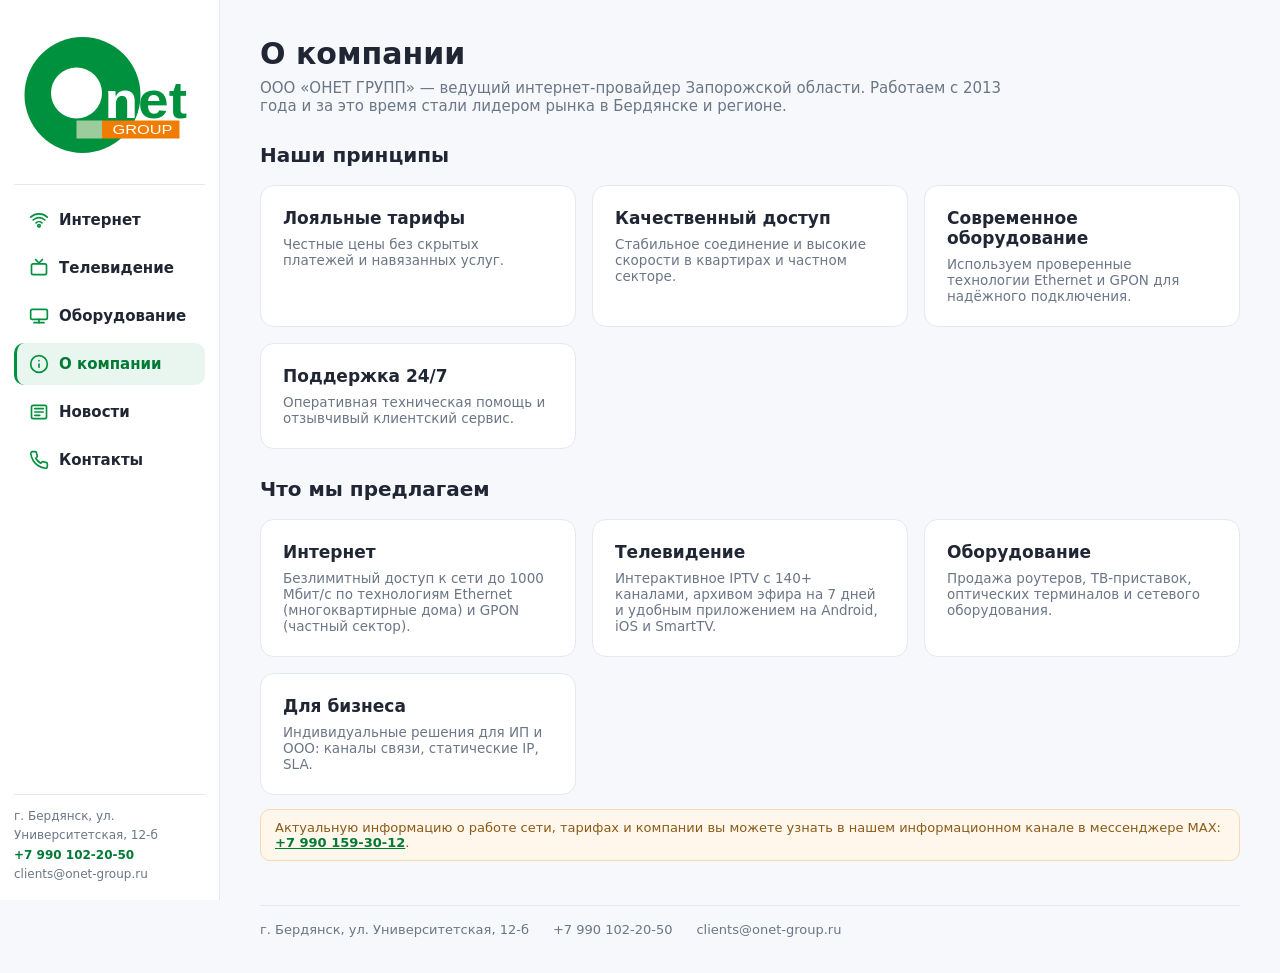
==== about.html @ 624bd8a7 "Create about.html" ====
<!DOCTYPE html>
<html lang="ru">
<head>
<meta charset="UTF-8">
<meta name="viewport" content="width=device-width, initial-scale=1">
<title>О компании — ОНЕТ ГРУПП</title>
<link rel="stylesheet" href="style.css">
</head>
<body>

<aside class="sidebar">
  <a class="logo" href="index.html" aria-label="Onet Group — на главную">
    <svg class="logo-svg" viewBox="0 0 720 600" width="720" height="600" xmlns="http://www.w3.org/2000/svg">
      <circle cx="252" cy="300" r="232" fill="#00913E"/>
      <circle cx="228" cy="292" r="102" fill="#FFFFFF"/>
      <text x="340" y="392" font-family="Arial, sans-serif" font-size="210" font-weight="700" fill="#00913E" textLength="330" lengthAdjust="spacingAndGlyphs">net</text>
      <defs><clipPath id="cc"><circle cx="252" cy="300" r="232"/></clipPath></defs>
      <text x="340" y="392" font-family="Arial, sans-serif" font-size="210" font-weight="700" fill="#FFFFFF" clip-path="url(#cc)" textLength="330" lengthAdjust="spacingAndGlyphs">net</text>
      <rect x="330" y="402" width="310" height="72" fill="#F07C00"/>
      <rect x="228" y="402" width="102" height="72" fill="#9CCB9C"/>
      <text x="372" y="455" font-family="Arial, sans-serif" font-size="50" fill="#FFFFFF" textLength="240" lengthAdjust="spacingAndGlyphs">GROUP</text>
    </svg>
  </a>
  <nav class="nav">
    <a class="nav-btn" href="internet.html"><svg class="nav-ico" viewBox="0 0 24 24"><path d="M2 8.5a15 15 0 0 1 20 0"/><path d="M5 12a10 10 0 0 1 14 0"/><path d="M8.5 15.5a5 5 0 0 1 7 0"/><circle cx="12" cy="19" r="1.5"/></svg>Интернет</a>
    <a class="nav-btn" href="tv.html"><svg class="nav-ico" viewBox="0 0 24 24"><rect x="3" y="7" width="18" height="13" rx="2"/><path d="M8 2l4 4 4-4"/></svg>Телевидение</a>
    <a class="nav-btn" href="equipment.html"><svg class="nav-ico" viewBox="0 0 24 24"><rect x="2" y="4" width="20" height="12" rx="2"/><path d="M6 20h12"/><path d="M12 16v4"/></svg>Оборудование</a>
    <a class="nav-btn active" href="about.html"><svg class="nav-ico" viewBox="0 0 24 24"><circle cx="12" cy="12" r="10"/><path d="M12 16v-4"/><path d="M12 8h.01"/></svg>О компании</a>
    <a class="nav-btn" href="news.html"><svg class="nav-ico" viewBox="0 0 24 24"><rect x="3" y="4" width="18" height="16" rx="2"/><path d="M7 8h10"/><path d="M7 12h10"/><path d="M7 16h6"/></svg>Новости</a>
    <a class="nav-btn" href="contacts.html"><svg class="nav-ico" viewBox="0 0 24 24"><path d="M22 16.92v3a2 2 0 0 1-2.18 2 19.79 19.79 0 0 1-8.63-3.07 19.5 19.5 0 0 1-6-6 19.79 19.79 0 0 1-3.07-8.67A2 2 0 0 1 4.11 2h3a2 2 0 0 1 2 1.72c.13.96.37 1.9.72 2.81a2 2 0 0 1-.45 2.11L8.09 9.91a16 16 0 0 0 6 6l1.27-1.27a2 2 0 0 1 2.11-.45c.91.35 1.85.59 2.81.72A2 2 0 0 1 22 16.92z"/></svg>Контакты</a>
  </nav>
  <div class="sidebar-contacts">
    г. Бердянск, ул. Университетская, 12-б<br>
    <a href="tel:+79901022050">+7 990 102-20-50</a><br>
    clients@onet-group.ru
  </div>
</aside>

<main class="content">
  <header class="page-head">
    <h1>О компании</h1>
    <p class="lead">ООО «ОНЕТ ГРУПП» — ведущий интернет-провайдер Запорожской области. Работаем с 2013 года и за это время стали лидером рынка в Бердянске и регионе.</p>
  </header>

  <h2>Наши принципы</h2>
  <div class="cards">
    <div class="card"><h3>Лояльные тарифы</h3><p>Честные цены без скрытых платежей и навязанных услуг.</p></div>
    <div class="card"><h3>Качественный доступ</h3><p>Стабильное соединение и высокие скорости в квартирах и частном секторе.</p></div>
    <div class="card"><h3>Современное оборудование</h3><p>Используем проверенные технологии Ethernet и GPON для надёжного подключения.</p></div>
    <div class="card"><h3>Поддержка 24/7</h3><p>Оперативная техническая помощь и отзывчивый клиентский сервис.</p></div>
  </div>

  <h2>Что мы предлагаем</h2>
  <div class="cards">
    <div class="card"><h3>Интернет</h3><p>Безлимитный доступ к сети до 1000 Мбит/с по технологиям Ethernet (многоквартирные дома) и GPON (частный сектор).</p></div>
    <div class="card"><h3>Телевидение</h3><p>Интерактивное IPTV с 140+ каналами, архивом эфира на 7 дней и удобным приложением на Android, iOS и SmartTV.</p></div>
    <div class="card"><h3>Оборудование</h3><p>Продажа роутеров, ТВ-приставок, оптических терминалов и сетевого оборудования.</p></div>
    <div class="card"><h3>Для бизнеса</h3><p>Индивидуальные решения для ИП и ООО: каналы связи, статические IP, SLA.</p></div>
  </div>

  <p class="note">Актуальную информацию о работе сети, тарифах и компании вы можете узнать в нашем информационном канале в мессенджере MAX: <a href="tel:+79901593012" style="color:var(--green-dark);font-weight:700">+7 990 159-30-12</a>.</p>

  <footer class="footer">
    <span>г. Бердянск, ул. Университетская, 12-б</span>
    <span>+7 990 102-20-50</span>
    <span>clients@onet-group.ru</span>
  </footer>
</main>

</body>
</html>
---- style.css ----
:root{
  --sidebar-w:220px; /* ≈5 см на 13″ экране */
  --green:#00913E;
  --green-dark:#007A34;
  --green-light:#E9F6EF;
  --orange:#F07C00;
  --bg:#F6F8FB;
  --text:#202634;
  --muted:#6B7686;
  --border:#E4E9F0;
  --radius:14px;
}
*{box-sizing:border-box;margin:0;padding:0}
body{font-family:system-ui,-apple-system,"Segoe UI",Roboto,Arial,sans-serif;background:var(--bg);color:var(--text)}

/* ========== ЛЕВАЯ КОЛОНКА ========== */
.sidebar{position:fixed;top:0;left:0;bottom:0;width:var(--sidebar-w);background:#fff;
  border-right:1px solid var(--border);display:flex;flex-direction:column;
  padding:16px 14px;z-index:10;overflow:hidden}
.logo{display:block;background:#fff;padding:4px 4px 14px;border-bottom:1px solid var(--border)}
.logo-svg{display:block;width:100%;height:auto;aspect-ratio:720/600;max-height:150px}

.nav{display:flex;flex-direction:column;gap:6px;padding-top:14px}
.nav-btn{display:flex;align-items:center;gap:10px;padding:11px 12px;border-radius:10px;
  text-decoration:none;color:var(--text);font-weight:600;font-size:15px;
  border-left:3px solid transparent;transition:background .15s}
.nav-btn:hover{background:var(--green-light);color:var(--green-dark)}
.nav-btn.active{background:var(--green-light);border-left-color:var(--green);color:var(--green-dark)}
.nav-ico{width:20px;height:20px;flex:none;stroke:var(--green);fill:none;stroke-width:2;stroke-linecap:round;stroke-linejoin:round}

.sidebar-contacts{margin-top:auto;font-size:12px;color:var(--muted);line-height:1.6;
  border-top:1px solid var(--border);padding-top:12px;word-break:break-word}
.sidebar-contacts a{color:var(--green-dark);text-decoration:none;font-weight:700}

/* ========== КОНТЕНТ ========== */
.content{margin-left:var(--sidebar-w);padding:36px 40px;min-height:100vh}
.page-head h1{font-size:30px}
.lead{color:var(--muted);max-width:760px;margin-top:8px;font-size:15px}
h2{margin:28px 0 4px;font-size:20px}

.cards{display:grid;grid-template-columns:repeat(auto-fit,minmax(240px,1fr));gap:16px;margin-top:18px}
.card{background:#fff;border:1px solid var(--border);border-radius:var(--radius);padding:22px;display:flex;flex-direction:column;gap:8px}
.card h3{font-size:17px}
.card p{font-size:13.5px;color:var(--muted)}
.card a{margin-top:auto;color:var(--green-dark);font-weight:700;text-decoration:none;font-size:14px}

.tariffs{display:grid;grid-template-columns:repeat(auto-fit,minmax(210px,1fr));gap:16px;margin-top:14px}
.tariff{background:#fff;border:1px solid var(--border);border-radius:var(--radius);padding:20px;display:flex;flex-direction:column;gap:8px}
.tariff.hit{border-color:var(--green);box-shadow:0 6px 18px rgba(0,145,62,.12)}
.speed{color:var(--muted);font-size:13px}
.price{font-size:26px;font-weight:800;color:var(--green-dark)}
.price span{font-size:13px;color:var(--muted);font-weight:600}
.tariff ul{list-style:none;display:flex;flex-direction:column;gap:6px;font-size:13.5px}
.tariff ul li::before{content:"✓";color:var(--green);font-weight:800;margin-right:6px}
.tag{display:inline-block;background:var(--green-light);color:var(--green-dark);font-size:11px;font-weight:800;border-radius:6px;padding:3px 8px;margin-bottom:4px;align-self:flex-start}

.btn{display:inline-block;background:var(--green);color:#fff;border-radius:10px;padding:10px 18px;font-weight:700;text-decoration:none;margin-top:8px;text-align:center}
.btn:hover{background:var(--green-dark)}
.btn.orange{background:var(--orange)}
.btn.orange:hover{background:#d96f00}

.note{background:#FFF7EC;border:1px solid #F5D9B0;color:#8A5A16;border-radius:10px;padding:10px 14px;font-size:13px;margin-top:14px}

.footer{margin-top:44px;padding-top:16px;border-top:1px solid var(--border);color:var(--muted);font-size:13px;display:flex;gap:24px;flex-wrap:wrap}

/* ========== ТОЛЬКО УЗКИЕ ЭКРАНЫ ========== */
@media (max-width:700px){
  .sidebar{position:static;width:auto;flex-direction:row;align-items:center;gap:12px;
    padding:10px 14px;border-right:none;border-bottom:1px solid var(--border)}
  .logo{width:96px;padding:0;border:none}
  .logo-svg{max-height:80px}
  .nav{flex-direction:row;padding-top:0;gap:4px}
  .nav-btn{padding:8px 10px;font-size:14px;border-left:none}
  .sidebar-contacts{display:none}
  .content{margin-left:0;padding:20px}
}
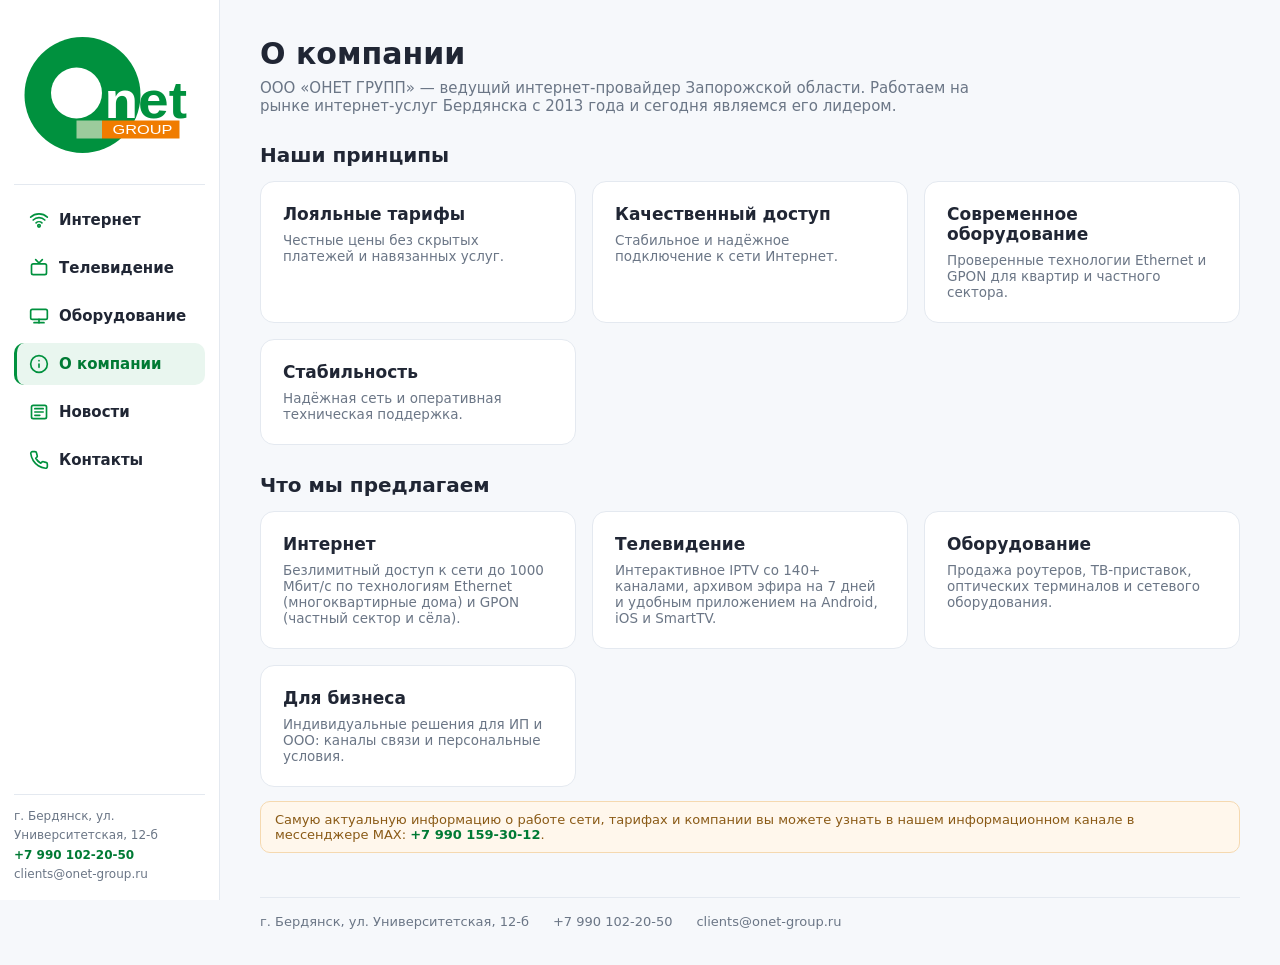
==== commit ee61e77c: "Update company description and service details" ====
--- a/about.html
+++ b/about.html
@@ -39,26 +39,26 @@
 <main class="content">
   <header class="page-head">
     <h1>О компании</h1>
-    <p class="lead">ООО «ОНЕТ ГРУПП» — ведущий интернет-провайдер Запорожской области. Работаем с 2013 года и за это время стали лидером рынка в Бердянске и регионе.</p>
+    <p class="lead">ООО «ОНЕТ ГРУПП» — ведущий интернет-провайдер Запорожской области. Работаем на рынке интернет-услуг Бердянска с 2013 года и сегодня являемся его лидером.</p>
   </header>
 
   <h2>Наши принципы</h2>
   <div class="cards">
     <div class="card"><h3>Лояльные тарифы</h3><p>Честные цены без скрытых платежей и навязанных услуг.</p></div>
-    <div class="card"><h3>Качественный доступ</h3><p>Стабильное соединение и высокие скорости в квартирах и частном секторе.</p></div>
-    <div class="card"><h3>Современное оборудование</h3><p>Используем проверенные технологии Ethernet и GPON для надёжного подключения.</p></div>
-    <div class="card"><h3>Поддержка 24/7</h3><p>Оперативная техническая помощь и отзывчивый клиентский сервис.</p></div>
+    <div class="card"><h3>Качественный доступ</h3><p>Стабильное и надёжное подключение к сети Интернет.</p></div>
+    <div class="card"><h3>Современное оборудование</h3><p>Проверенные технологии Ethernet и GPON для квартир и частного сектора.</p></div>
+    <div class="card"><h3>Стабильность</h3><p>Надёжная сеть и оперативная техническая поддержка.</p></div>
   </div>
 
   <h2>Что мы предлагаем</h2>
   <div class="cards">
-    <div class="card"><h3>Интернет</h3><p>Безлимитный доступ к сети до 1000 Мбит/с по технологиям Ethernet (многоквартирные дома) и GPON (частный сектор).</p></div>
-    <div class="card"><h3>Телевидение</h3><p>Интерактивное IPTV с 140+ каналами, архивом эфира на 7 дней и удобным приложением на Android, iOS и SmartTV.</p></div>
+    <div class="card"><h3>Интернет</h3><p>Безлимитный доступ к сети до 1000 Мбит/с по технологиям Ethernet (многоквартирные дома) и GPON (частный сектор и сёла).</p></div>
+    <div class="card"><h3>Телевидение</h3><p>Интерактивное IPTV со 140+ каналами, архивом эфира на 7 дней и удобным приложением на Android, iOS и SmartTV.</p></div>
     <div class="card"><h3>Оборудование</h3><p>Продажа роутеров, ТВ-приставок, оптических терминалов и сетевого оборудования.</p></div>
-    <div class="card"><h3>Для бизнеса</h3><p>Индивидуальные решения для ИП и ООО: каналы связи, статические IP, SLA.</p></div>
+    <div class="card"><h3>Для бизнеса</h3><p>Индивидуальные решения для ИП и ООО: каналы связи и персональные условия.</p></div>
   </div>
 
-  <p class="note">Актуальную информацию о работе сети, тарифах и компании вы можете узнать в нашем информационном канале в мессенджере MAX: <a href="tel:+79901593012" style="color:var(--green-dark);font-weight:700">+7 990 159-30-12</a>.</p>
+  <p class="note">Самую актуальную информацию о работе сети, тарифах и компании вы можете узнать в нашем информационном канале в мессенджере MAX: <a href="tel:+79901593012">+7 990 159-30-12</a>.</p>
 
   <footer class="footer">
     <span>г. Бердянск, ул. Университетская, 12-б</span>
--- a/style.css
+++ b/style.css
@@ -38,7 +38,7 @@
 .lead{color:var(--muted);max-width:760px;margin-top:8px;font-size:15px}
 h2{margin:28px 0 4px;font-size:20px}
 
-.cards{display:grid;grid-template-columns:repeat(auto-fit,minmax(240px,1fr));gap:16px;margin-top:18px}
+.cards{display:grid;grid-template-columns:repeat(auto-fit,minmax(240px,1fr));gap:16px;margin-top:14px}
 .card{background:#fff;border:1px solid var(--border);border-radius:var(--radius);padding:22px;display:flex;flex-direction:column;gap:8px}
 .card h3{font-size:17px}
 .card p{font-size:13.5px;color:var(--muted)}
@@ -60,16 +60,17 @@
 .btn.orange:hover{background:#d96f00}
 
 .note{background:#FFF7EC;border:1px solid #F5D9B0;color:#8A5A16;border-radius:10px;padding:10px 14px;font-size:13px;margin-top:14px}
+.note a{color:var(--green-dark);font-weight:700;text-decoration:none}
 
 .footer{margin-top:44px;padding-top:16px;border-top:1px solid var(--border);color:var(--muted);font-size:13px;display:flex;gap:24px;flex-wrap:wrap}
 
-/* ========== ТОЛЬКО УЗКИЕ ЭКРАНЫ ========== */
+/* ========== УЗКИЕ ЭКРАНЫ ========== */
 @media (max-width:700px){
   .sidebar{position:static;width:auto;flex-direction:row;align-items:center;gap:12px;
     padding:10px 14px;border-right:none;border-bottom:1px solid var(--border)}
   .logo{width:96px;padding:0;border:none}
   .logo-svg{max-height:80px}
-  .nav{flex-direction:row;padding-top:0;gap:4px}
+  .nav{flex-direction:row;padding-top:0;gap:4px;flex-wrap:wrap}
   .nav-btn{padding:8px 10px;font-size:14px;border-left:none}
   .sidebar-contacts{display:none}
   .content{margin-left:0;padding:20px}
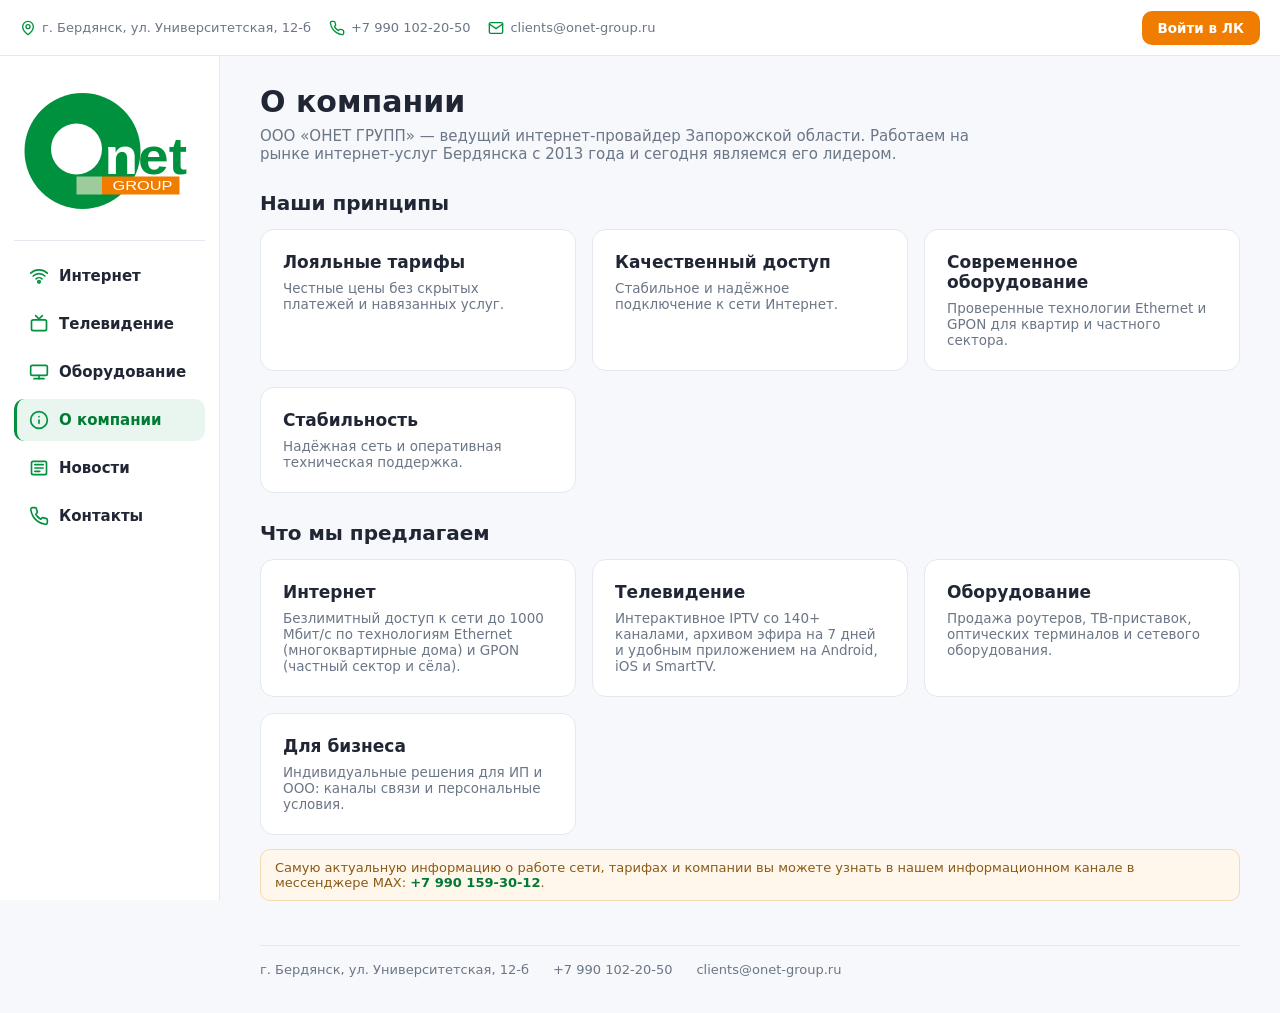
==== commit f7bbbfec: "Add header with contact details and login link Added a header with contact information and login lin" ====
--- a/about.html
+++ b/about.html
@@ -7,6 +7,13 @@
 <link rel="stylesheet" href="style.css">
 </head>
 <body>
+
+<header class="topbar">
+  <span class="tb-item tb-addr"><svg class="tb-ico" viewBox="0 0 24 24"><path d="M20 10c0 6-8 12-8 12s-8-6-8-12a8 8 0 0 1 16 0z"/><circle cx="12" cy="10" r="3"/></svg>г. Бердянск, ул. Университетская, 12-б</span>
+  <a class="tb-item" href="tel:+79901022050"><svg class="tb-ico" viewBox="0 0 24 24"><path d="M22 16.92v3a2 2 0 0 1-2.18 2 19.79 19.79 0 0 1-8.63-3.07 19.5 19.5 0 0 1-6-6 19.79 19.79 0 0 1-3.07-8.67A2 2 0 0 1 4.11 2h3a2 2 0 0 1 2 1.72c.13.96.37 1.9.72 2.81a2 2 0 0 1-.45 2.11L8.09 9.91a16 16 0 0 0 6 6l1.27-1.27a2 2 0 0 1 2.11-.45c.91.35 1.85.59 2.81.72A2 2 0 0 1 22 16.92z"/></svg>+7 990 102-20-50</a>
+  <a class="tb-item tb-mail" href="mailto:clients@onet-group.ru"><svg class="tb-ico" viewBox="0 0 24 24"><rect x="2" y="4" width="20" height="16" rx="2"/><path d="m22 6-10 7L2 6"/></svg>clients@onet-group.ru</a>
+  <a class="btn-lk" href="#">Войти в ЛК</a>
+</header>
 
 <aside class="sidebar">
   <a class="logo" href="index.html" aria-label="Onet Group — на главную">
@@ -29,11 +36,6 @@
     <a class="nav-btn" href="news.html"><svg class="nav-ico" viewBox="0 0 24 24"><rect x="3" y="4" width="18" height="16" rx="2"/><path d="M7 8h10"/><path d="M7 12h10"/><path d="M7 16h6"/></svg>Новости</a>
     <a class="nav-btn" href="contacts.html"><svg class="nav-ico" viewBox="0 0 24 24"><path d="M22 16.92v3a2 2 0 0 1-2.18 2 19.79 19.79 0 0 1-8.63-3.07 19.5 19.5 0 0 1-6-6 19.79 19.79 0 0 1-3.07-8.67A2 2 0 0 1 4.11 2h3a2 2 0 0 1 2 1.72c.13.96.37 1.9.72 2.81a2 2 0 0 1-.45 2.11L8.09 9.91a16 16 0 0 0 6 6l1.27-1.27a2 2 0 0 1 2.11-.45c.91.35 1.85.59 2.81.72A2 2 0 0 1 22 16.92z"/></svg>Контакты</a>
   </nav>
-  <div class="sidebar-contacts">
-    г. Бердянск, ул. Университетская, 12-б<br>
-    <a href="tel:+79901022050">+7 990 102-20-50</a><br>
-    clients@onet-group.ru
-  </div>
 </aside>
 
 <main class="content">
--- a/style.css
+++ b/style.css
@@ -1,5 +1,6 @@
 :root{
   --sidebar-w:220px; /* ≈5 см на 13″ экране */
+  --topbar-h:56px;
   --green:#00913E;
   --green-dark:#007A34;
   --green-light:#E9F6EF;
@@ -11,10 +12,21 @@
   --radius:14px;
 }
 *{box-sizing:border-box;margin:0;padding:0}
-body{font-family:system-ui,-apple-system,"Segoe UI",Roboto,Arial,sans-serif;background:var(--bg);color:var(--text)}
+body{font-family:system-ui,-apple-system,"Segoe UI",Roboto,Arial,sans-serif;background:var(--bg);color:var(--text);padding-top:var(--topbar-h)}
+
+/* ========== ВЕРХНЯЯ ПАНЕЛЬ ========== */
+.topbar{position:fixed;top:0;left:0;right:0;height:var(--topbar-h);background:#fff;
+  border-bottom:1px solid var(--border);display:flex;align-items:center;gap:18px;
+  padding:0 20px;z-index:20;font-size:13px}
+.tb-item{color:var(--muted);text-decoration:none;display:flex;align-items:center;gap:6px;white-space:nowrap}
+a.tb-item:hover{color:var(--green-dark)}
+.tb-ico{width:16px;height:16px;flex:none;stroke:var(--green);fill:none;stroke-width:2;stroke-linecap:round;stroke-linejoin:round}
+.btn-lk{margin-left:auto;background:var(--orange);color:#fff;border-radius:10px;padding:9px 16px;
+  font-weight:700;text-decoration:none;font-size:13.5px;white-space:nowrap}
+.btn-lk:hover{background:#d96f00}
 
 /* ========== ЛЕВАЯ КОЛОНКА ========== */
-.sidebar{position:fixed;top:0;left:0;bottom:0;width:var(--sidebar-w);background:#fff;
+.sidebar{position:fixed;top:var(--topbar-h);left:0;bottom:0;width:var(--sidebar-w);background:#fff;
   border-right:1px solid var(--border);display:flex;flex-direction:column;
   padding:16px 14px;z-index:10;overflow:hidden}
 .logo{display:block;background:#fff;padding:4px 4px 14px;border-bottom:1px solid var(--border)}
@@ -28,12 +40,8 @@
 .nav-btn.active{background:var(--green-light);border-left-color:var(--green);color:var(--green-dark)}
 .nav-ico{width:20px;height:20px;flex:none;stroke:var(--green);fill:none;stroke-width:2;stroke-linecap:round;stroke-linejoin:round}
 
-.sidebar-contacts{margin-top:auto;font-size:12px;color:var(--muted);line-height:1.6;
-  border-top:1px solid var(--border);padding-top:12px;word-break:break-word}
-.sidebar-contacts a{color:var(--green-dark);text-decoration:none;font-weight:700}
-
 /* ========== КОНТЕНТ ========== */
-.content{margin-left:var(--sidebar-w);padding:36px 40px;min-height:100vh}
+.content{margin-left:var(--sidebar-w);padding:28px 40px 36px;min-height:calc(100vh - var(--topbar-h))}
 .page-head h1{font-size:30px}
 .lead{color:var(--muted);max-width:760px;margin-top:8px;font-size:15px}
 h2{margin:28px 0 4px;font-size:20px}
@@ -64,14 +72,17 @@
 
 .footer{margin-top:44px;padding-top:16px;border-top:1px solid var(--border);color:var(--muted);font-size:13px;display:flex;gap:24px;flex-wrap:wrap}
 
-/* ========== УЗКИЕ ЭКРАНЫ ========== */
+/* ========== АДАПТИВ ========== */
+@media (max-width:900px){
+  .tb-addr{display:none}
+}
 @media (max-width:700px){
+  .tb-mail{display:none}
   .sidebar{position:static;width:auto;flex-direction:row;align-items:center;gap:12px;
     padding:10px 14px;border-right:none;border-bottom:1px solid var(--border)}
   .logo{width:96px;padding:0;border:none}
   .logo-svg{max-height:80px}
   .nav{flex-direction:row;padding-top:0;gap:4px;flex-wrap:wrap}
   .nav-btn{padding:8px 10px;font-size:14px;border-left:none}
-  .sidebar-contacts{display:none}
   .content{margin-left:0;padding:20px}
 }
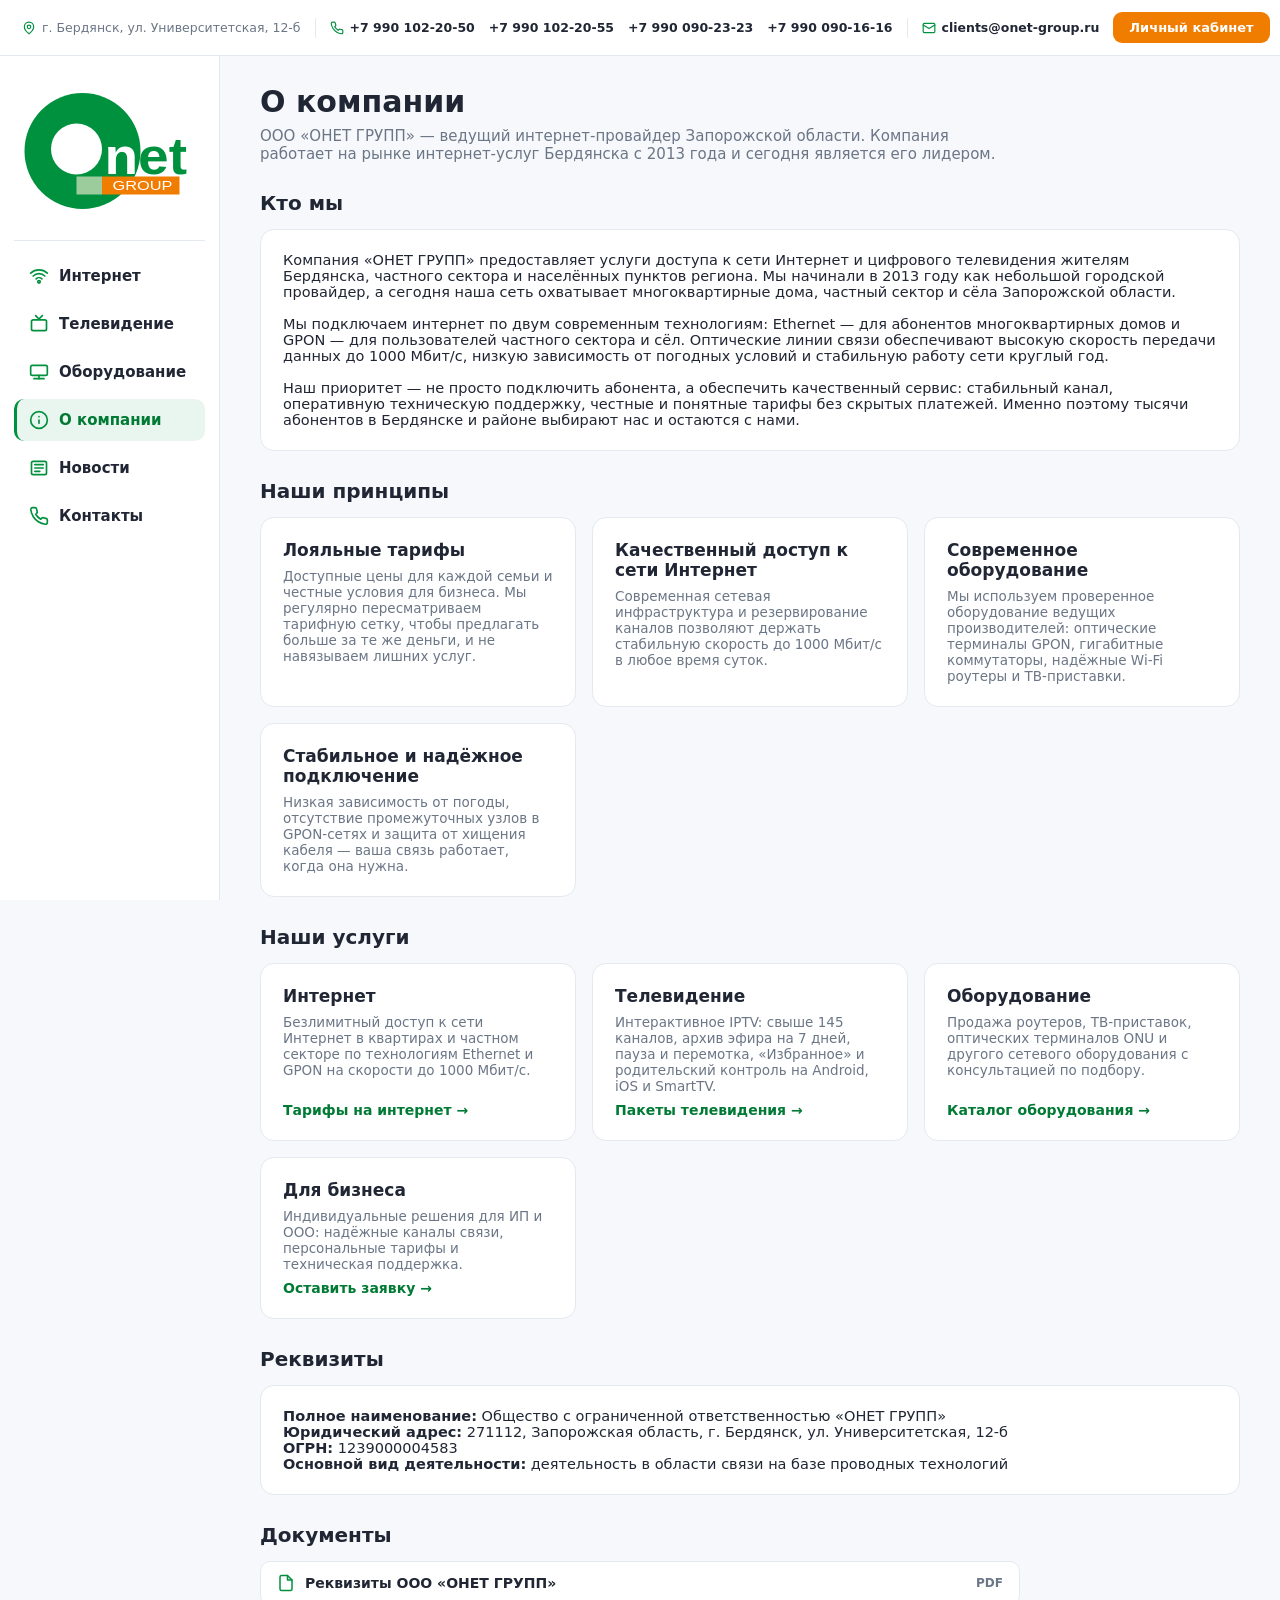
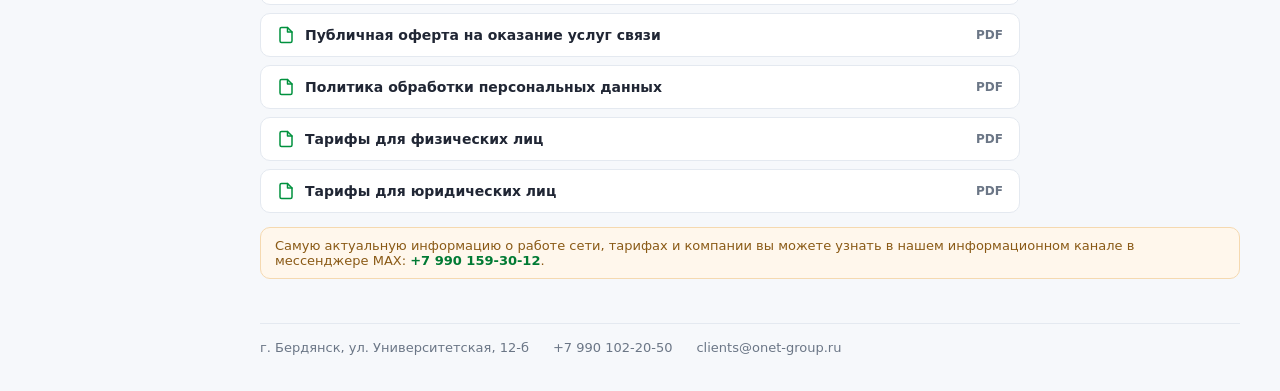
==== commit 5150e8fb: "Update about.html" ====
--- a/about.html
+++ b/about.html
@@ -5,14 +5,28 @@
 <meta name="viewport" content="width=device-width, initial-scale=1">
 <title>О компании — ОНЕТ ГРУПП</title>
 <link rel="stylesheet" href="style.css">
+<style>
+  /* Локальные стили блока документов */
+  .docs{display:flex;flex-direction:column;gap:8px;margin-top:14px;max-width:760px}
+  .docs a{display:flex;align-items:center;gap:10px;background:#fff;border:1px solid var(--border);
+    border-radius:10px;padding:12px 16px;text-decoration:none;color:var(--text);font-weight:600;font-size:14px;transition:.15s}
+  .docs a:hover{border-color:var(--green);color:var(--green-dark)}
+  .docs svg{width:18px;height:18px;stroke:var(--green);fill:none;stroke-width:2;stroke-linecap:round;stroke-linejoin:round;flex:none}
+  .docs .ext{margin-left:auto;font-size:12px;color:var(--muted);font-weight:600}
+</style>
 </head>
 <body>
 
 <header class="topbar">
-  <span class="tb-item tb-addr"><svg class="tb-ico" viewBox="0 0 24 24"><path d="M20 10c0 6-8 12-8 12s-8-6-8-12a8 8 0 0 1 16 0z"/><circle cx="12" cy="10" r="3"/></svg>г. Бердянск, ул. Университетская, 12-б</span>
-  <a class="tb-item" href="tel:+79901022050"><svg class="tb-ico" viewBox="0 0 24 24"><path d="M22 16.92v3a2 2 0 0 1-2.18 2 19.79 19.79 0 0 1-8.63-3.07 19.5 19.5 0 0 1-6-6 19.79 19.79 0 0 1-3.07-8.67A2 2 0 0 1 4.11 2h3a2 2 0 0 1 2 1.72c.13.96.37 1.9.72 2.81a2 2 0 0 1-.45 2.11L8.09 9.91a16 16 0 0 0 6 6l1.27-1.27a2 2 0 0 1 2.11-.45c.91.35 1.85.59 2.81.72A2 2 0 0 1 22 16.92z"/></svg>+7 990 102-20-50</a>
-  <a class="tb-item tb-mail" href="mailto:clients@onet-group.ru"><svg class="tb-ico" viewBox="0 0 24 24"><rect x="2" y="4" width="20" height="16" rx="2"/><path d="m22 6-10 7L2 6"/></svg>clients@onet-group.ru</a>
-  <a class="btn-lk" href="#">Войти в ЛК</a>
+  <span class="tb-item"><svg class="tb-ico" viewBox="0 0 24 24"><path d="M20 10c0 6-8 12-8 12s-8-6-8-12a8 8 0 0 1 16 0z"/><circle cx="12" cy="10" r="3"/></svg>г. Бердянск, ул. Университетская, 12-б</span>
+  <span class="sep"></span>
+  <a href="tel:+79901022050"><svg class="tb-ico" viewBox="0 0 24 24"><path d="M22 16.92v3a2 2 0 0 1-2.18 2 19.79 19.79 0 0 1-8.63-3.07 19.5 19.5 0 0 1-6-6 19.79 19.79 0 0 1-3.07-8.67A2 2 0 0 1 4.11 2h3a2 2 0 0 1 2 1.72c.13.96.37 1.9.72 2.81a2 2 0 0 1-.45 2.11L8.09 9.91a16 16 0 0 0 6 6l1.27-1.27a2 2 0 0 1 2.11-.45c.91.35 1.85.59 2.81.72A2 2 0 0 1 22 16.92z"/></svg>+7 990 102-20-50</a>
+  <a class="hide-md" href="tel:+79901022055">+7 990 102-20-55</a>
+  <a class="hide-md" href="tel:+79900902323">+7 990 090-23-23</a>
+  <a class="hide-md" href="tel:+79900901616">+7 990 090-16-16</a>
+  <span class="sep hide-md"></span>
+  <a class="hide-md" href="mailto:clients@onet-group.ru"><svg class="tb-ico" viewBox="0 0 24 24"><rect x="2" y="4" width="20" height="16" rx="2"/><path d="m22 7-10 6L2 7"/></svg>clients@onet-group.ru</a>
+  <a class="btn-lk" href="#">Личный кабинет</a>
 </header>
 
 <aside class="sidebar">
@@ -41,23 +55,58 @@
 <main class="content">
   <header class="page-head">
     <h1>О компании</h1>
-    <p class="lead">ООО «ОНЕТ ГРУПП» — ведущий интернет-провайдер Запорожской области. Работаем на рынке интернет-услуг Бердянска с 2013 года и сегодня являемся его лидером.</p>
+    <p class="lead">ООО «ОНЕТ ГРУПП» — ведущий интернет-провайдер Запорожской области. Компания работает на рынке интернет-услуг Бердянска с 2013 года и сегодня является его лидером.</p>
   </header>
+
+  <h2>Кто мы</h2>
+  <div class="cards">
+    <div class="card" style="grid-column:1/-1">
+      <p style="font-size:14.5px;color:var(--text)">
+        Компания «ОНЕТ ГРУПП» предоставляет услуги доступа к сети Интернет и цифрового телевидения жителям Бердянска, частного сектора и населённых пунктов региона. Мы начинали в 2013 году как небольшой городской провайдер, а сегодня наша сеть охватывает многоквартирные дома, частный сектор и сёла Запорожской области.
+        <br><br>
+        Мы подключаем интернет по двум современным технологиям: Ethernet — для абонентов многоквартирных домов и GPON — для пользователей частного сектора и сёл. Оптические линии связи обеспечивают высокую скорость передачи данных до 1000 Мбит/с, низкую зависимость от погодных условий и стабильную работу сети круглый год.
+        <br><br>
+        Наш приоритет — не просто подключить абонента, а обеспечить качественный сервис: стабильный канал, оперативную техническую поддержку, честные и понятные тарифы без скрытых платежей. Именно поэтому тысячи абонентов в Бердянске и районе выбирают нас и остаются с нами.
+      </p>
+    </div>
+  </div>
 
   <h2>Наши принципы</h2>
   <div class="cards">
-    <div class="card"><h3>Лояльные тарифы</h3><p>Честные цены без скрытых платежей и навязанных услуг.</p></div>
-    <div class="card"><h3>Качественный доступ</h3><p>Стабильное и надёжное подключение к сети Интернет.</p></div>
-    <div class="card"><h3>Современное оборудование</h3><p>Проверенные технологии Ethernet и GPON для квартир и частного сектора.</p></div>
-    <div class="card"><h3>Стабильность</h3><p>Надёжная сеть и оперативная техническая поддержка.</p></div>
+    <div class="card"><h3>Лояльные тарифы</h3><p>Доступные цены для каждой семьи и честные условия для бизнеса. Мы регулярно пересматриваем тарифную сетку, чтобы предлагать больше за те же деньги, и не навязываем лишних услуг.</p></div>
+    <div class="card"><h3>Качественный доступ к сети Интернет</h3><p>Современная сетевая инфраструктура и резервирование каналов позволяют держать стабильную скорость до 1000 Мбит/с в любое время суток.</p></div>
+    <div class="card"><h3>Современное оборудование</h3><p>Мы используем проверенное оборудование ведущих производителей: оптические терминалы GPON, гигабитные коммутаторы, надёжные Wi-Fi роутеры и ТВ-приставки.</p></div>
+    <div class="card"><h3>Стабильное и надёжное подключение</h3><p>Низкая зависимость от погоды, отсутствие промежуточных узлов в GPON-сетях и защита от хищения кабеля — ваша связь работает, когда она нужна.</p></div>
   </div>
 
-  <h2>Что мы предлагаем</h2>
+  <h2>Наши услуги</h2>
   <div class="cards">
-    <div class="card"><h3>Интернет</h3><p>Безлимитный доступ к сети до 1000 Мбит/с по технологиям Ethernet (многоквартирные дома) и GPON (частный сектор и сёла).</p></div>
-    <div class="card"><h3>Телевидение</h3><p>Интерактивное IPTV со 140+ каналами, архивом эфира на 7 дней и удобным приложением на Android, iOS и SmartTV.</p></div>
-    <div class="card"><h3>Оборудование</h3><p>Продажа роутеров, ТВ-приставок, оптических терминалов и сетевого оборудования.</p></div>
-    <div class="card"><h3>Для бизнеса</h3><p>Индивидуальные решения для ИП и ООО: каналы связи и персональные условия.</p></div>
+    <div class="card"><h3>Интернет</h3><p>Безлимитный доступ к сети Интернет в квартирах и частном секторе по технологиям Ethernet и GPON на скорости до 1000 Мбит/с.</p><a href="internet.html">Тарифы на интернет →</a></div>
+    <div class="card"><h3>Телевидение</h3><p>Интерактивное IPTV: свыше 145 каналов, архив эфира на 7 дней, пауза и перемотка, «Избранное» и родительский контроль на Android, iOS и SmartTV.</p><a href="tv.html">Пакеты телевидения →</a></div>
+    <div class="card"><h3>Оборудование</h3><p>Продажа роутеров, ТВ-приставок, оптических терминалов ONU и другого сетевого оборудования с консультацией по подбору.</p><a href="equipment.html">Каталог оборудования →</a></div>
+    <div class="card"><h3>Для бизнеса</h3><p>Индивидуальные решения для ИП и ООО: надёжные каналы связи, персональные тарифы и техническая поддержка.</p><a href="contacts.html">Оставить заявку →</a></div>
+  </div>
+
+  <h2>Реквизиты</h2>
+  <div class="cards">
+    <div class="card" style="grid-column:1/-1">
+      <p style="font-size:14.5px;color:var(--text)">
+        <strong>Полное наименование:</strong> Общество с ограниченной ответственностью «ОНЕТ ГРУПП»<br>
+        <strong>Юридический адрес:</strong> 271112, Запорожская область, г. Бердянск, ул. Университетская, 12-б<br>
+        <strong>ОГРН:</strong> 1239000004583<br>
+        <strong>Основной вид деятельности:</strong> деятельность в области связи на базе проводных технологий
+      </p>
+    </div>
+  </div>
+
+  <h2>Документы</h2>
+  <!-- ⚠️ ВСТАВЬ СЮДА ТОЧНЫЕ ССЫЛКИ НА ФАЙЛЫ С ОРИГИНАЛЬНОГО САЙТА (href="...") -->
+  <div class="docs">
+    <a href="#"><svg viewBox="0 0 24 24"><path d="M14 2H6a2 2 0 0 0-2 2v16a2 2 0 0 0 2 2h12a2 2 0 0 0 2-2V8z"/><path d="M14 2v6h6"/></svg>Реквизиты ООО «ОНЕТ ГРУПП»<span class="ext">PDF</span></a>
+    <a href="#"><svg viewBox="0 0 24 24"><path d="M14 2H6a2 2 0 0 0-2 2v16a2 2 0 0 0 2 2h12a2 2 0 0 0 2-2V8z"/><path d="M14 2v6h6"/></svg>Публичная оферта на оказание услуг связи<span class="ext">PDF</span></a>
+    <a href="#"><svg viewBox="0 0 24 24"><path d="M14 2H6a2 2 0 0 0-2 2v16a2 2 0 0 0 2 2h12a2 2 0 0 0 2-2V8z"/><path d="M14 2v6h6"/></svg>Политика обработки персональных данных<span class="ext">PDF</span></a>
+    <a href="#"><svg viewBox="0 0 24 24"><path d="M14 2H6a2 2 0 0 0-2 2v16a2 2 0 0 0 2 2h12a2 2 0 0 0 2-2V8z"/><path d="M14 2v6h6"/></svg>Тарифы для физических лиц<span class="ext">PDF</span></a>
+    <a href="#"><svg viewBox="0 0 24 24"><path d="M14 2H6a2 2 0 0 0-2 2v16a2 2 0 0 0 2 2h12a2 2 0 0 0 2-2V8z"/><path d="M14 2v6h6"/></svg>Тарифы для юридических лиц<span class="ext">PDF</span></a>
   </div>
 
   <p class="note">Самую актуальную информацию о работе сети, тарифах и компании вы можете узнать в нашем информационном канале в мессенджере MAX: <a href="tel:+79901593012">+7 990 159-30-12</a>.</p>
--- a/style.css
+++ b/style.css
@@ -1,5 +1,5 @@
 :root{
-  --sidebar-w:220px; /* ≈5 см на 13″ экране */
+  --sidebar-w:220px;
   --topbar-h:56px;
   --green:#00913E;
   --green-dark:#007A34;
@@ -12,18 +12,19 @@
   --radius:14px;
 }
 *{box-sizing:border-box;margin:0;padding:0}
-body{font-family:system-ui,-apple-system,"Segoe UI",Roboto,Arial,sans-serif;background:var(--bg);color:var(--text);padding-top:var(--topbar-h)}
+body{font-family:system-ui,-apple-system,"Segoe UI",Roboto,Arial,sans-serif;background:var(--bg);color:var(--text)}
 
 /* ========== ВЕРХНЯЯ ПАНЕЛЬ ========== */
 .topbar{position:fixed;top:0;left:0;right:0;height:var(--topbar-h);background:#fff;
-  border-bottom:1px solid var(--border);display:flex;align-items:center;gap:18px;
-  padding:0 20px;z-index:20;font-size:13px}
-.tb-item{color:var(--muted);text-decoration:none;display:flex;align-items:center;gap:6px;white-space:nowrap}
-a.tb-item:hover{color:var(--green-dark)}
-.tb-ico{width:16px;height:16px;flex:none;stroke:var(--green);fill:none;stroke-width:2;stroke-linecap:round;stroke-linejoin:round}
-.btn-lk{margin-left:auto;background:var(--orange);color:#fff;border-radius:10px;padding:9px 16px;
-  font-weight:700;text-decoration:none;font-size:13.5px;white-space:nowrap}
-.btn-lk:hover{background:#d96f00}
+  border-bottom:1px solid var(--border);display:flex;align-items:center;gap:14px;
+  padding:0 22px;z-index:20;font-size:12.5px;color:var(--muted)}
+.tb-item{display:flex;align-items:center;gap:6px;white-space:nowrap}
+.tb-ico{width:14px;height:14px;stroke:var(--green);fill:none;stroke-width:2;stroke-linecap:round;stroke-linejoin:round;flex:none}
+.topbar a{display:flex;align-items:center;gap:6px;color:var(--text);text-decoration:none;font-weight:600;white-space:nowrap}
+.topbar a:hover{color:var(--green-dark)}
+.sep{width:1px;height:20px;background:var(--border);flex:none}
+.topbar .btn-lk{margin-left:auto;background:var(--orange);color:#fff;font-weight:700;padding:8px 16px;border-radius:9px;font-size:13px}
+.topbar .btn-lk:hover{background:#d96f00;color:#fff}
 
 /* ========== ЛЕВАЯ КОЛОНКА ========== */
 .sidebar{position:fixed;top:var(--topbar-h);left:0;bottom:0;width:var(--sidebar-w);background:#fff;
@@ -41,7 +42,7 @@
 .nav-ico{width:20px;height:20px;flex:none;stroke:var(--green);fill:none;stroke-width:2;stroke-linecap:round;stroke-linejoin:round}
 
 /* ========== КОНТЕНТ ========== */
-.content{margin-left:var(--sidebar-w);padding:28px 40px 36px;min-height:calc(100vh - var(--topbar-h))}
+.content{margin-left:var(--sidebar-w);padding:calc(var(--topbar-h) + 28px) 40px 36px;min-height:100vh}
 .page-head h1{font-size:30px}
 .lead{color:var(--muted);max-width:760px;margin-top:8px;font-size:15px}
 h2{margin:28px 0 4px;font-size:20px}
@@ -73,11 +74,13 @@
 .footer{margin-top:44px;padding-top:16px;border-top:1px solid var(--border);color:var(--muted);font-size:13px;display:flex;gap:24px;flex-wrap:wrap}
 
 /* ========== АДАПТИВ ========== */
+@media (max-width:1100px){ .hide-md{display:none} }
 @media (max-width:900px){
-  .tb-addr{display:none}
+  .topbar{position:static;height:auto;flex-wrap:wrap;padding:10px 16px;gap:10px;row-gap:6px}
+  .sidebar{top:0}
+  .content{padding-top:28px}
 }
 @media (max-width:700px){
-  .tb-mail{display:none}
   .sidebar{position:static;width:auto;flex-direction:row;align-items:center;gap:12px;
     padding:10px 14px;border-right:none;border-bottom:1px solid var(--border)}
   .logo{width:96px;padding:0;border:none}
